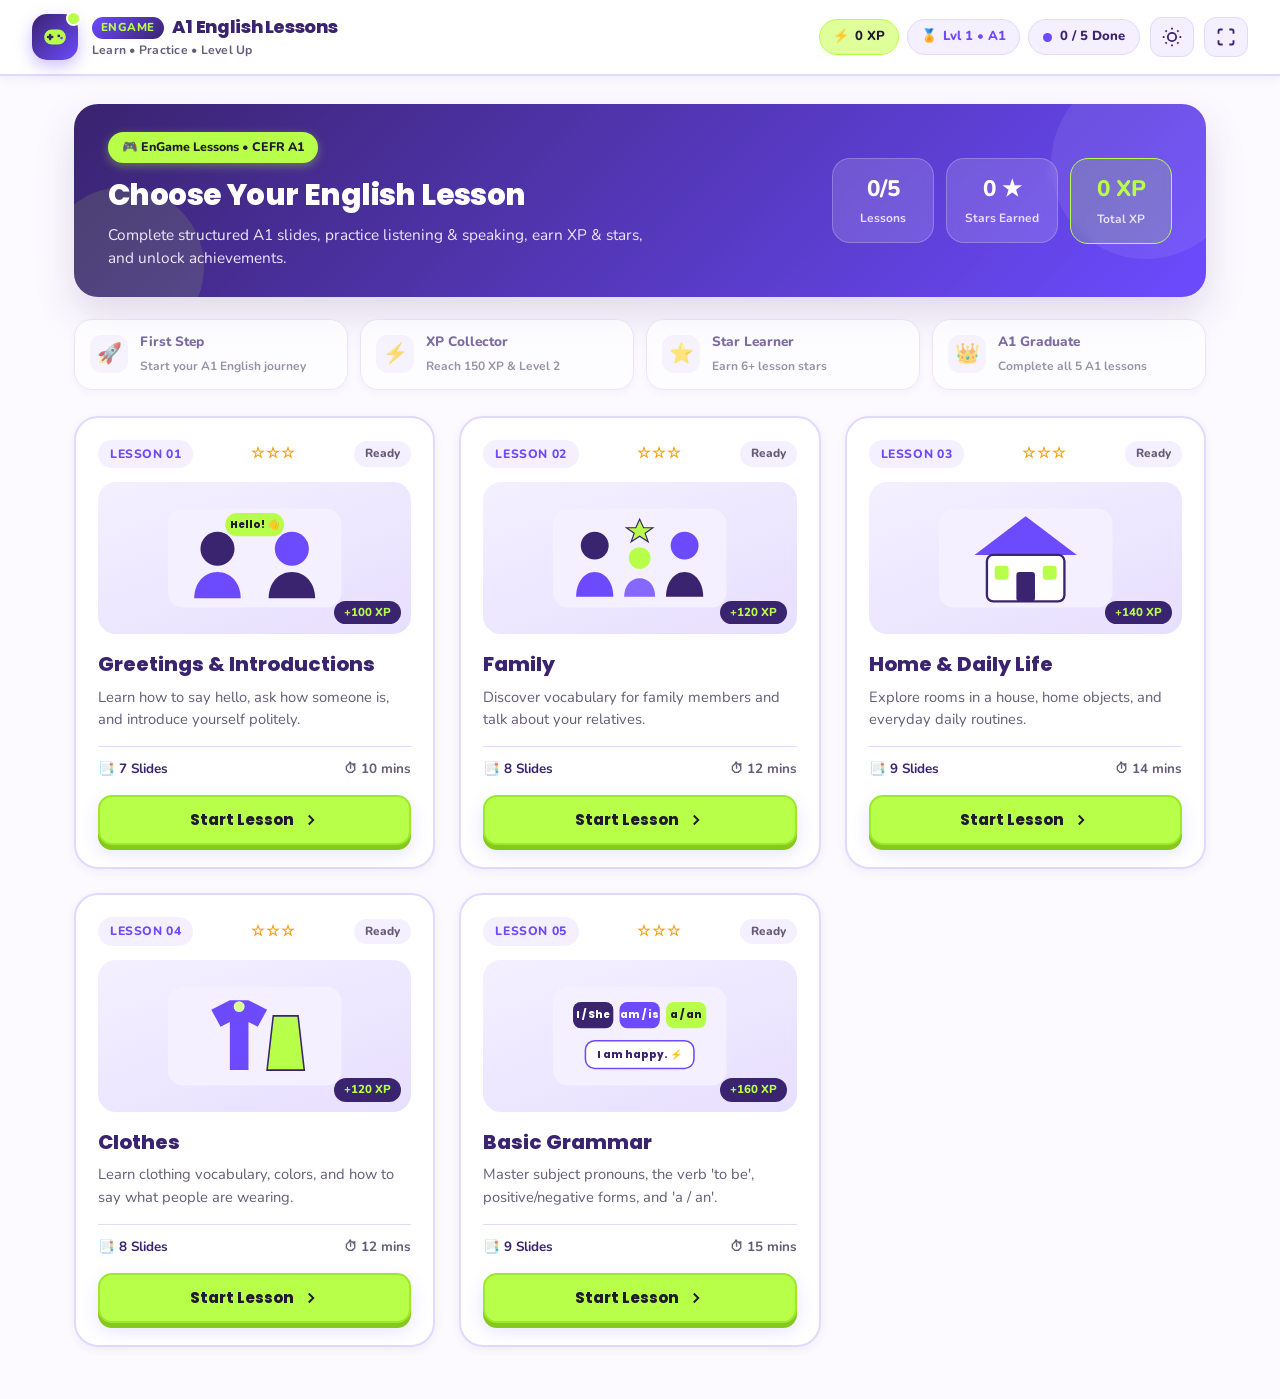
==== index.html @ 99ea323c "Initial commit" ====
<!DOCTYPE html>
<html lang="en">
<head>
  <meta charset="UTF-8" />
  <meta name="viewport" content="width=device-width, initial-scale=1.0" />
  <title>EnGame • A1 English Lessons</title>
  <link rel="preconnect" href="https://fonts.googleapis.com" />
  <link rel="preconnect" href="https://fonts.gstatic.com" crossorigin />
  <link href="https://fonts.googleapis.com/css2?family=Nunito:wght@600;700;800;900&family=Poppins:wght@500;600;700;800&display=swap" rel="stylesheet" />
  <link rel="stylesheet" href="assets/css/style.css" />
  <link rel="stylesheet" href="assets/css/lessons.css" />
</head>
<body>
  <div class="app-shell">
    <header class="top-bar">
      <div class="brand">
        <div class="brand-logo engame-logo" aria-hidden="true">
          <svg width="26" height="26" viewBox="0 0 24 24" fill="none">
            <rect x="2" y="5" width="20" height="14" rx="7" fill="#B8FF4A"/>
            <path d="M7.5 10v4M5.5 12h4" stroke="#3A236F" stroke-width="2.2" stroke-linecap="round"/>
            <circle cx="15.5" cy="11" r="1.3" fill="#3A236F"/>
            <circle cx="18" cy="13" r="1.3" fill="#6C4BFF"/>
          </svg>
        </div>
        <div>
          <div class="brand-row">
            <span class="engame-tag">EnGame</span>
            <h1 class="brand-title">A1 English Lessons</h1>
          </div>
          <p class="brand-subtitle">Learn • Practice • Level Up</p>
        </div>
      </div>

      <div class="top-actions">
        <div class="gamify-hud" aria-label="Player Progress">
          <div class="hud-pill xp-pill" title="Earned Experience Points">
            <span class="hud-icon">⚡</span>
            <span id="headerXpText">0 XP</span>
          </div>
          <div class="hud-pill level-pill" title="Current Learner Level">
            <span class="hud-icon">🏅</span>
            <span id="headerLevelText">Lvl 1 • A1</span>
          </div>
          <div class="overall-pill" id="overallProgressPill" title="Completed Lessons">
            <span class="dot"></span>
            <span id="overallProgressText">0 / 5 Done</span>
          </div>
        </div>
        <button class="icon-btn" id="themeToggle" aria-label="Toggle Dark Mode" title="Toggle Dark Mode">
          <svg class="sun-icon" width="20" height="20" viewBox="0 0 24 24" fill="none" stroke="currentColor" stroke-width="2.2">
            <circle cx="12" cy="12" r="5"></circle>
            <path d="M12 1v2M12 21v2M4.22 4.22l1.42 1.42M18.36 18.36l1.42 1.42M1 12h2M21 12h2M4.22 19.78l1.42-1.42M18.36 5.64l1.42-1.42"></path>
          </svg>
        </button>
        <button class="icon-btn" id="fullscreenBtn" aria-label="Toggle Fullscreen" title="Toggle Fullscreen">
          <svg width="20" height="20" viewBox="0 0 24 24" fill="none" stroke="currentColor" stroke-width="2.2">
            <path d="M8 3H5a2 2 0 0 0-2 2v3m18 0V5a2 2 0 0 0-2-2h-3m0 18h3a2 2 0 0 0 2-2v-3M3 16v3a2 2 0 0 0 2 2h3"></path>
          </svg>
        </button>
      </div>
    </header>

    <main class="lessons-container">
      <section class="intro-banner">
        <div class="intro-banner-text">
          <span class="badge-lime">🎮 EnGame Lessons • CEFR A1</span>
          <h2>Choose Your English Lesson</h2>
          <p>Complete structured A1 slides, practice listening &amp; speaking, earn XP &amp; stars, and unlock achievements.</p>
        </div>
        <div class="banner-stats">
          <div class="stat-chip">
            <strong id="completedCount">0/5</strong>
            <span>Lessons</span>
          </div>
          <div class="stat-chip">
            <strong id="bannerStarsCount">0 ★</strong>
            <span>Stars Earned</span>
          </div>
          <div class="stat-chip lime-chip">
            <strong id="bannerXpCount">0 XP</strong>
            <span>Total XP</span>
          </div>
        </div>
      </section>

      <!-- Subtle Achievements Strip -->
      <section class="achievements-strip" id="achievementsStrip" aria-label="Learner Achievements">
        <!-- Populated dynamically by lessons.js -->
      </section>

      <section class="lessons-grid" id="lessonsGrid" aria-label="A1 English Lessons">
        <!-- Populated dynamically by lessons.js -->
      </section>
    </main>
  </div>

  <script src="assets/js/lessons.js"></script>
  <script>
    document.addEventListener('DOMContentLoaded', () => {
      initThemeToggle();
      initFullscreenToggle();
      renderLessonsGrid();
    });
  </script>
</body>
</html>
---- assets/css/style.css ----
:root {
  --primary-purple: #6C4BFF;
  --primary-purple-hover: #5835F2;
  --deep-purple: #3A236F;
  --lavender-bg: #F4F0FF;
  --lavender-hover: #E8E0FF;
  --lime-green: #B8FF4A;
  --lime-green-hover: #A6F52E;
  --soft-green: #DFFF9A;
  --main-bg: #FCFAFF;
  --bg-surface: #FFFFFF;
  --text-main: #201A2B;
  --text-muted: #655C78;
  --border-color: #E2D9FF;
  --red-accent: #FF4D6D;
  --red-soft: #FFE4EA;
  --green-success: #16A34A;
  --green-soft: #DCFCE7;

  --shadow-sm: 0 3px 10px rgba(58, 35, 111, 0.06);
  --shadow-md: 0 10px 26px rgba(58, 35, 111, 0.10);
  --shadow-lg: 0 18px 40px rgba(58, 35, 111, 0.15);
  --radius-sm: 12px;
  --radius-md: 18px;
  --radius-lg: 24px;
  --transition: 0.22s cubic-bezier(0.25, 0.8, 0.25, 1);
}

[data-theme="dark"] {
  --primary-purple: #8468FF;
  --primary-purple-hover: #977FFF;
  --deep-purple: #F5F2FF;
  --lavender-bg: #1F1836;
  --lavender-hover: #2A2047;
  --lime-green: #B8FF4A;
  --lime-green-hover: #C8FF70;
  --soft-green: rgba(184, 255, 74, 0.18);
  --main-bg: #120D21;
  --bg-surface: #19132E;
  --text-main: #F6F3FF;
  --text-muted: #B2A8CC;
  --border-color: #312654;
  --red-accent: #FF6B86;
  --red-soft: rgba(255, 77, 109, 0.2);
  --green-success: #4ADE80;
  --green-soft: rgba(74, 222, 128, 0.18);

  --shadow-sm: 0 4px 12px rgba(0, 0, 0, 0.32);
  --shadow-md: 0 10px 28px rgba(0, 0, 0, 0.45);
  --shadow-lg: 0 18px 42px rgba(0, 0, 0, 0.55);
}

* {
  box-sizing: border-box;
  margin: 0;
  padding: 0;
}

body {
  font-family: 'Nunito', 'Poppins', -apple-system, BlinkMacSystemFont, sans-serif;
  background-color: var(--main-bg);
  color: var(--text-main);
  line-height: 1.5;
  transition: background-color var(--transition), color var(--transition);
}

h1, h2, h3, h4, .brand-title, .btn-primary, .btn-secondary {
  font-family: 'Poppins', 'Nunito', sans-serif;
}

a {
  text-decoration: none;
  color: inherit;
}

button {
  font-family: inherit;
  cursor: pointer;
  border: none;
  background: none;
  color: inherit;
}

.sr-only {
  position: absolute;
  width: 1px;
  height: 1px;
  overflow: hidden;
  clip: rect(0, 0, 0, 0);
}

/* Top Bar */
.app-shell {
  min-height: 100vh;
  display: flex;
  flex-direction: column;
}

.top-bar {
  background: var(--bg-surface);
  border-bottom: 2px solid var(--border-color);
  padding: 14px 32px;
  display: flex;
  align-items: center;
  justify-content: space-between;
  box-shadow: var(--shadow-sm);
}

.brand {
  display: flex;
  align-items: center;
  gap: 14px;
}

.brand-logo.engame-logo {
  width: 46px;
  height: 46px;
  border-radius: 15px;
  background: linear-gradient(135deg, #3A236F 0%, #6C4BFF 100%);
  display: flex;
  align-items: center;
  justify-content: center;
  position: relative;
  box-shadow: 0 6px 16px rgba(108, 75, 255, 0.35);
}

.brand-logo.engame-logo::after {
  content: '';
  position: absolute;
  top: -3px;
  right: -3px;
  width: 11px;
  height: 11px;
  border-radius: 50%;
  background: var(--lime-green);
  border: 2px solid var(--bg-surface);
}

.brand-logo.small {
  width: 38px;
  height: 38px;
  border-radius: 12px;
}

.brand-row {
  display: flex;
  align-items: center;
  gap: 8px;
}

.engame-tag {
  background: linear-gradient(135deg, #6C4BFF, #3A236F);
  color: #B8FF4A;
  font-size: 0.72rem;
  font-weight: 800;
  padding: 2px 9px;
  border-radius: 999px;
  letter-spacing: 0.04em;
  text-transform: uppercase;
}

.brand-title {
  font-size: 1.12rem;
  font-weight: 800;
  color: var(--deep-purple);
  letter-spacing: -0.02em;
}

.brand-subtitle {
  font-size: 0.76rem;
  font-weight: 700;
  color: var(--text-muted);
  letter-spacing: 0.02em;
}

.top-actions {
  display: flex;
  align-items: center;
  gap: 10px;
}

/* Gamification HUD Pills */
.gamify-hud {
  display: flex;
  align-items: center;
  gap: 8px;
}

.hud-pill {
  display: inline-flex;
  align-items: center;
  gap: 6px;
  padding: 7px 13px;
  border-radius: 999px;
  font-size: 0.82rem;
  font-weight: 800;
  border: 1.5px solid var(--border-color);
  transition: transform var(--transition);
}

.xp-pill {
  background: var(--soft-green);
  color: #201A2B;
  border-color: #B8FF4A;
}

[data-theme="dark"] .xp-pill {
  color: #B8FF4A;
}

.level-pill {
  background: var(--lavender-bg);
  color: var(--primary-purple);
}

.icon-btn {
  display: inline-flex;
  align-items: center;
  justify-content: center;
  gap: 6px;
  padding: 9px 11px;
  border-radius: var(--radius-sm);
  background: var(--lavender-bg);
  color: var(--deep-purple);
  border: 1.5px solid var(--border-color);
  transition: all var(--transition);
}

.icon-btn:hover {
  background: var(--lavender-hover);
  transform: translateY(-2px);
}

.badge-lime {
  display: inline-flex;
  align-items: center;
  gap: 6px;
  padding: 6px 14px;
  border-radius: 999px;
  font-size: 0.78rem;
  font-weight: 800;
  background: var(--lime-green);
  color: #201A2B;
  box-shadow: 0 3px 10px rgba(184, 255, 74, 0.35);
}

.badge-accent {
  display: inline-flex;
  align-items: center;
  gap: 6px;
  padding: 5px 13px;
  border-radius: 999px;
  font-size: 0.76rem;
  font-weight: 800;
  background: var(--lavender-bg);
  color: var(--primary-purple);
  border: 1px solid var(--border-color);
}

/* EnGame Lime Green Action Button */
.btn-primary {
  display: inline-flex;
  align-items: center;
  justify-content: center;
  gap: 8px;
  padding: 12px 22px;
  border-radius: 14px;
  background: var(--lime-green);
  color: #201A2B;
  font-weight: 800;
  font-size: 0.94rem;
  border: 2px solid #9EE82C;
  box-shadow: 0 5px 0 #84C91C, 0 8px 18px rgba(108, 75, 255, 0.16);
  transition: all 0.16s ease;
}

.btn-primary:hover {
  background: var(--lime-green-hover);
  transform: translateY(-2px);
  box-shadow: 0 7px 0 #84C91C, 0 12px 22px rgba(108, 75, 255, 0.22);
}

.btn-primary:active {
  transform: translateY(2px);
  box-shadow: 0 2px 0 #84C91C;
}

.btn-secondary {
  display: inline-flex;
  align-items: center;
  justify-content: center;
  gap: 8px;
  padding: 12px 20px;
  border-radius: 14px;
  background: var(--lavender-bg);
  color: var(--deep-purple);
  border: 1.5px solid var(--border-color);
  font-weight: 700;
  font-size: 0.93rem;
  transition: all var(--transition);
}

.btn-secondary:hover:not(:disabled) {
  background: var(--lavender-hover);
  transform: translateY(-1px);
}

.btn-secondary:disabled {
  opacity: 0.45;
  cursor: not-allowed;
}

@media (max-width: 720px) {
  .top-bar {
    padding: 12px 16px;
  }
  .overall-pill {
    display: none;
  }
  .brand-title {
    font-size: 0.98rem;
  }
}
---- assets/css/lessons.css ----
.lessons-container {
  max-width: 1180px;
  width: 100%;
  margin: 0 auto;
  padding: 28px 24px 52px;
}

.overall-pill {
  display: inline-flex;
  align-items: center;
  gap: 8px;
  padding: 7px 14px;
  border-radius: 999px;
  background: var(--lavender-bg);
  border: 1.5px solid var(--border-color);
  font-size: 0.82rem;
  font-weight: 800;
  color: var(--deep-purple);
}

.overall-pill .dot {
  width: 9px;
  height: 9px;
  border-radius: 50%;
  background: var(--primary-purple);
}

.intro-banner {
  background: linear-gradient(135deg, #3A236F 0%, #6C4BFF 100%);
  color: #FFFFFF;
  border-radius: var(--radius-lg);
  padding: 28px 34px;
  margin-bottom: 22px;
  display: flex;
  align-items: center;
  justify-content: space-between;
  gap: 24px;
  box-shadow: var(--shadow-lg);
  position: relative;
  overflow: hidden;
}

.intro-banner::before {
  content: '';
  position: absolute;
  left: -30px;
  bottom: -50px;
  width: 160px;
  height: 160px;
  border-radius: 50%;
  background: rgba(184, 255, 74, 0.12);
}

.intro-banner::after {
  content: '';
  position: absolute;
  right: -35px;
  top: -35px;
  width: 190px;
  height: 190px;
  border-radius: 50%;
  background: rgba(255, 255, 255, 0.08);
}

.intro-banner-text {
  z-index: 1;
}

.intro-banner-text h2 {
  font-size: 1.85rem;
  font-weight: 800;
  margin: 10px 0 6px;
  letter-spacing: -0.02em;
}

.intro-banner-text p {
  color: #EDE8FF;
  font-size: 0.96rem;
  max-width: 560px;
}

.banner-stats {
  display: flex;
  gap: 12px;
  z-index: 1;
  flex-wrap: wrap;
}

.stat-chip {
  background: rgba(255, 255, 255, 0.14);
  border: 1.5px solid rgba(255, 255, 255, 0.22);
  border-radius: var(--radius-md);
  padding: 13px 18px;
  text-align: center;
  min-width: 102px;
  backdrop-filter: blur(6px);
}

.stat-chip.lime-chip {
  background: rgba(184, 255, 74, 0.18);
  border-color: #B8FF4A;
}

.stat-chip strong {
  display: block;
  font-size: 1.4rem;
  font-weight: 800;
  color: #FFFFFF;
}

.stat-chip.lime-chip strong {
  color: #B8FF4A;
}

.stat-chip span {
  font-size: 0.75rem;
  color: #E8E0FF;
  font-weight: 700;
}

/* Achievements Strip */
.achievements-strip {
  display: grid;
  grid-template-columns: repeat(auto-fit, minmax(220px, 1fr));
  gap: 12px;
  margin-bottom: 26px;
}

.achievement-badge {
  background: var(--bg-surface);
  border: 1.5px solid var(--border-color);
  border-radius: var(--radius-md);
  padding: 12px 15px;
  display: flex;
  align-items: center;
  gap: 12px;
  box-shadow: var(--shadow-sm);
  opacity: 0.65;
  transition: all var(--transition);
}

.achievement-badge.unlocked {
  opacity: 1;
  border-color: #B8FF4A;
  background: linear-gradient(135deg, var(--bg-surface) 0%, var(--soft-green) 100%);
}

.ach-icon {
  width: 38px;
  height: 38px;
  border-radius: 12px;
  background: var(--lavender-bg);
  display: flex;
  align-items: center;
  justify-content: center;
  font-size: 1.25rem;
  flex-shrink: 0;
}

.achievement-badge.unlocked .ach-icon {
  background: #3A236F;
}

.ach-info strong {
  display: block;
  font-size: 0.85rem;
  font-weight: 800;
  color: var(--deep-purple);
}

[data-theme="dark"] .achievement-badge.unlocked .ach-info strong {
  color: #FFFFFF;
}

.ach-info span {
  font-size: 0.75rem;
  color: var(--text-muted);
  font-weight: 700;
}

/* Lessons Grid */
.lessons-grid {
  display: grid;
  grid-template-columns: repeat(auto-fill, minmax(325px, 1fr));
  gap: 24px;
}

.lesson-card {
  background: var(--bg-surface);
  border: 2px solid var(--border-color);
  border-radius: var(--radius-lg);
  padding: 22px;
  display: flex;
  flex-direction: column;
  justify-content: space-between;
  box-shadow: var(--shadow-sm);
  transition: transform var(--transition), box-shadow var(--transition), border-color var(--transition);
}

.lesson-card:hover {
  transform: translateY(-5px);
  box-shadow: var(--shadow-lg);
  border-color: var(--primary-purple);
}

.lesson-card-top {
  display: flex;
  align-items: center;
  justify-content: space-between;
  margin-bottom: 14px;
}

.lesson-num-badge {
  font-size: 0.76rem;
  font-weight: 800;
  letter-spacing: 0.05em;
  text-transform: uppercase;
  padding: 5px 12px;
  border-radius: 999px;
  background: var(--lavender-bg);
  color: var(--primary-purple);
}

.lesson-stars {
  font-size: 0.95rem;
  letter-spacing: 2px;
  color: #F59E0B;
  font-weight: 800;
}

.lesson-status-tag {
  font-size: 0.74rem;
  font-weight: 800;
  padding: 4px 11px;
  border-radius: 999px;
}

.status-completed {
  background: var(--soft-green);
  color: #201A2B;
}

[data-theme="dark"] .status-completed {
  color: #B8FF4A;
}

.status-inprogress {
  background: #EDE8FF;
  color: #6C4BFF;
}

.status-new {
  background: var(--lavender-bg);
  color: var(--text-muted);
}

.lesson-illustration-box {
  height: 152px;
  border-radius: var(--radius-md);
  background: linear-gradient(160deg, var(--lavender-bg) 0%, #E7DFFF 100%);
  display: flex;
  align-items: center;
  justify-content: center;
  margin-bottom: 16px;
  padding: 14px;
  overflow: hidden;
  position: relative;
}

[data-theme="dark"] .lesson-illustration-box {
  background: linear-gradient(160deg, #251C42 0%, #312457 100%);
}

.lesson-illustration-box svg {
  width: 100%;
  height: 100%;
  max-height: 124px;
}

.xp-reward-pill {
  position: absolute;
  bottom: 10px;
  right: 10px;
  background: #3A236F;
  color: #B8FF4A;
  font-size: 0.72rem;
  font-weight: 800;
  padding: 3px 10px;
  border-radius: 999px;
}

.lesson-card h3 {
  font-size: 1.24rem;
  font-weight: 800;
  color: var(--deep-purple);
  margin-bottom: 6px;
}

.lesson-card p {
  font-size: 0.92rem;
  color: var(--text-muted);
  margin-bottom: 16px;
  flex-grow: 1;
}

.lesson-card-meta {
  display: flex;
  align-items: center;
  justify-content: space-between;
  padding-top: 12px;
  border-top: 1.5px solid var(--border-color);
  margin-bottom: 16px;
  font-size: 0.84rem;
  font-weight: 700;
  color: var(--text-muted);
}

.lesson-card-meta span.slides-pill {
  display: inline-flex;
  align-items: center;
  gap: 6px;
  color: var(--deep-purple);
}

.lesson-card .btn-primary {
  width: 100%;
}

/* Lesson Introduction Page (lesson.html) */
.back-link {
  display: inline-flex;
  align-items: center;
  gap: 7px;
  font-weight: 800;
  font-size: 0.88rem;
  color: var(--deep-purple);
  padding: 8px 13px;
  border-radius: var(--radius-sm);
  background: var(--lavender-bg);
  border: 1.5px solid var(--border-color);
  transition: background var(--transition);
}

.back-link:hover {
  background: var(--lavender-hover);
}

.divider-v {
  width: 1.5px;
  height: 28px;
  background: var(--border-color);
}

.lesson-intro-wrapper {
  max-width: 980px;
  width: 100%;
  margin: 0 auto;
  padding: 36px 24px;
  flex: 1;
  display: flex;
  align-items: center;
}

.lesson-intro-card {
  width: 100%;
  background: var(--bg-surface);
  border: 2px solid var(--border-color);
  border-radius: var(--radius-lg);
  box-shadow: var(--shadow-lg);
  display: grid;
  grid-template-columns: 1.15fr 0.85fr;
  overflow: hidden;
}

.lesson-intro-content {
  padding: 36px;
  display: flex;
  flex-direction: column;
  justify-content: space-between;
}

.lesson-intro-content h2 {
  font-size: 2rem;
  font-weight: 800;
  color: var(--deep-purple);
  margin: 12px 0;
  line-height: 1.2;
}

.lesson-intro-desc {
  font-size: 1rem;
  color: var(--text-muted);
  margin-bottom: 22px;
}

.objectives-box {
  background: var(--lavender-bg);
  border-radius: var(--radius-md);
  padding: 18px 22px;
  margin-bottom: 26px;
  border: 1.5px solid var(--border-color);
}

.objectives-box h3 {
  font-size: 0.88rem;
  text-transform: uppercase;
  letter-spacing: 0.06em;
  color: var(--primary-purple);
  margin-bottom: 12px;
}

.objectives-list {
  list-style: none;
  display: flex;
  flex-direction: column;
  gap: 10px;
}

.objectives-list li {
  display: flex;
  align-items: flex-start;
  gap: 10px;
  font-size: 0.95rem;
  font-weight: 700;
  color: var(--text-main);
}

.objectives-list li .check-dot {
  width: 22px;
  height: 22px;
  border-radius: 50%;
  background: var(--primary-purple);
  color: #B8FF4A;
  font-size: 0.75rem;
  font-weight: 900;
  display: inline-flex;
  align-items: center;
  justify-content: center;
  flex-shrink: 0;
  margin-top: 1px;
}

.intro-actions {
  display: flex;
  align-items: center;
  gap: 14px;
  flex-wrap: wrap;
}

.lesson-intro-visual {
  background: linear-gradient(155deg, #3A236F 0%, #6C4BFF 100%);
  padding: 34px;
  display: flex;
  flex-direction: column;
  align-items: center;
  justify-content: center;
  text-align: center;
  color: #FFFFFF;
}

.lesson-intro-visual svg {
  width: 100%;
  max-width: 270px;
  height: auto;
  margin-bottom: 20px;
  filter: drop-shadow(0 12px 20px rgba(0, 0, 0, 0.2));
}

.visual-meta-pills {
  display: flex;
  gap: 8px;
  flex-wrap: wrap;
  justify-content: center;
}

.visual-pill {
  background: rgba(255, 255, 255, 0.16);
  color: #FFFFFF;
  border: 1px solid rgba(255, 255, 255, 0.25);
  padding: 6px 13px;
  border-radius: 999px;
  font-size: 0.8rem;
  font-weight: 700;
}

.visual-pill.lime {
  background: #B8FF4A;
  color: #201A2B;
  border-color: #B8FF4A;
  font-weight: 800;
}

@media (max-width: 820px) {
  .intro-banner {
    flex-direction: column;
    align-items: flex-start;
  }
  .lesson-intro-card {
    grid-template-columns: 1fr;
  }
  .lesson-intro-visual {
    order: -1;
    padding: 26px;
  }
}
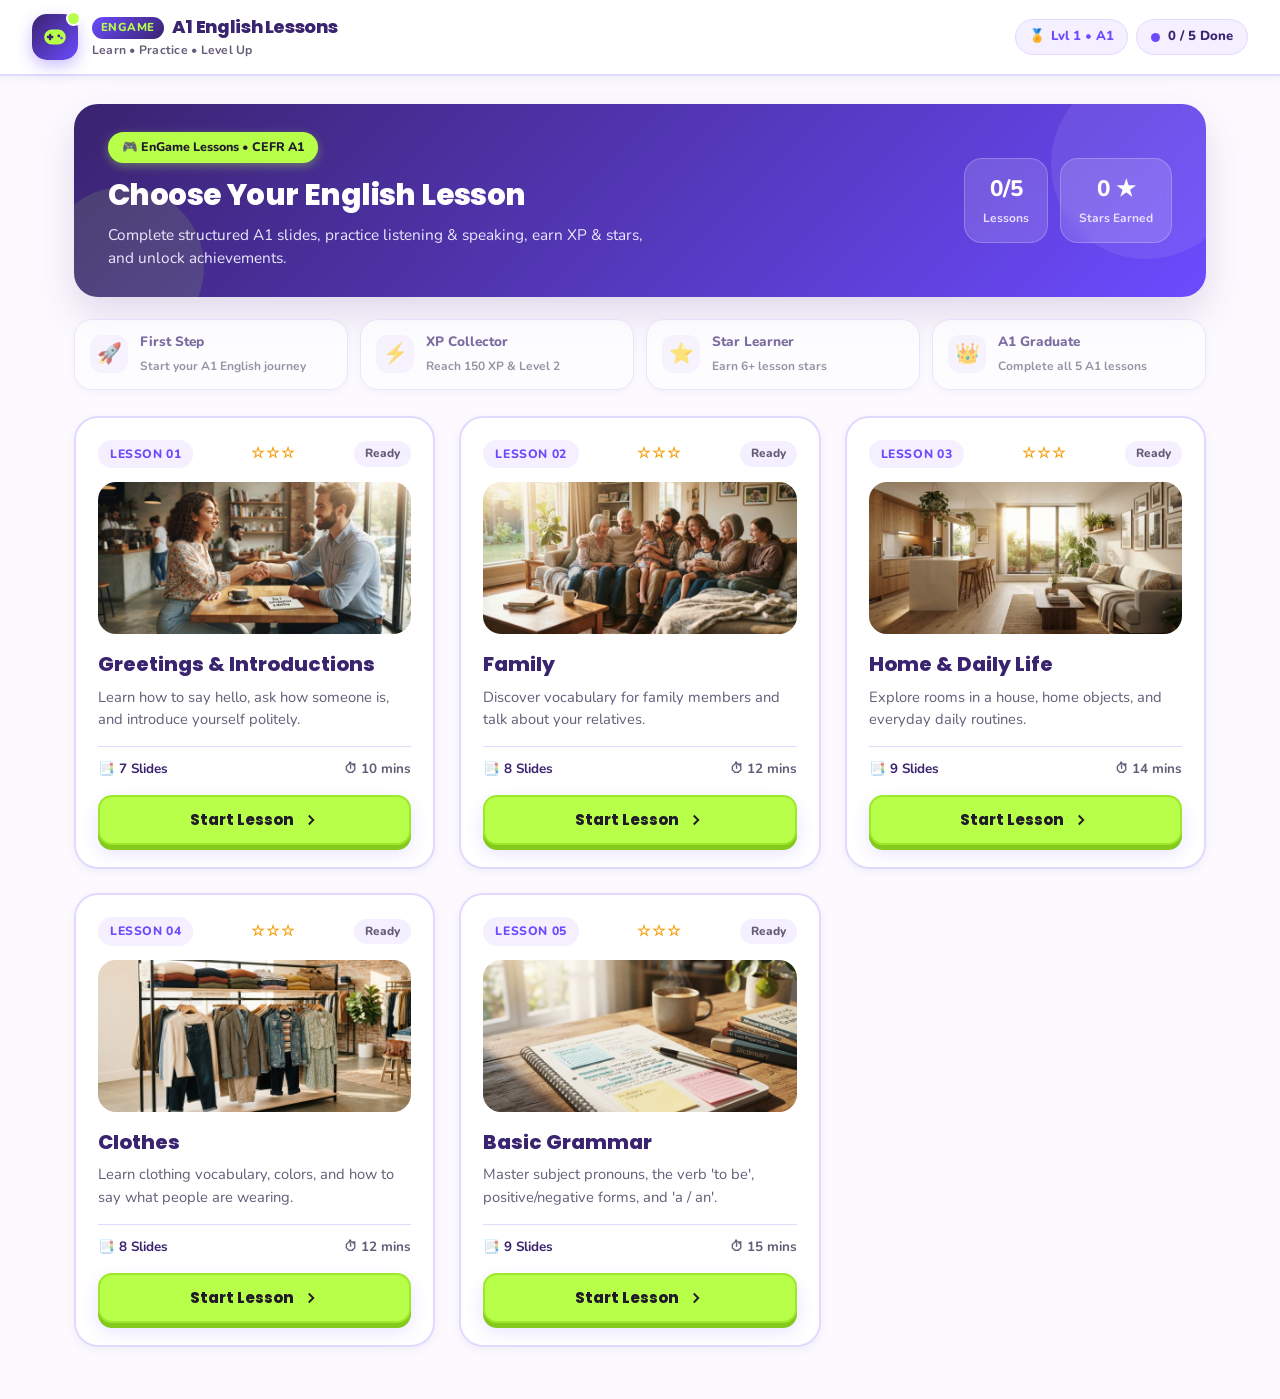
==== commit ebf750d7: "add10" ====
--- a/index.html
+++ b/index.html
@@ -46,17 +46,8 @@
             <span id="overallProgressText">0 / 5 Done</span>
           </div>
         </div>
-        <button class="icon-btn" id="themeToggle" aria-label="Toggle Dark Mode" title="Toggle Dark Mode">
-          <svg class="sun-icon" width="20" height="20" viewBox="0 0 24 24" fill="none" stroke="currentColor" stroke-width="2.2">
-            <circle cx="12" cy="12" r="5"></circle>
-            <path d="M12 1v2M12 21v2M4.22 4.22l1.42 1.42M18.36 18.36l1.42 1.42M1 12h2M21 12h2M4.22 19.78l1.42-1.42M18.36 5.64l1.42-1.42"></path>
-          </svg>
-        </button>
-        <button class="icon-btn" id="fullscreenBtn" aria-label="Toggle Fullscreen" title="Toggle Fullscreen">
-          <svg width="20" height="20" viewBox="0 0 24 24" fill="none" stroke="currentColor" stroke-width="2.2">
-            <path d="M8 3H5a2 2 0 0 0-2 2v3m18 0V5a2 2 0 0 0-2-2h-3m0 18h3a2 2 0 0 0 2-2v-3M3 16v3a2 2 0 0 0 2 2h3"></path>
-          </svg>
-        </button>
+     
+      
       </div>
     </header>
 
--- a/assets/css/style.css
+++ b/assets/css/style.css
@@ -56,6 +56,18 @@
   padding: 0;
 }
 
+html,
+body {
+  min-width: 0;
+  width: 100%;
+}
+
+img,
+svg,
+video {
+  max-width: 100%;
+}
+
 body {
   font-family: 'Nunito', 'Poppins', -apple-system, BlinkMacSystemFont, sans-serif;
   background-color: var(--main-bg);
@@ -103,6 +115,7 @@
   display: flex;
   align-items: center;
   justify-content: space-between;
+  gap: 16px;
   box-shadow: var(--shadow-sm);
 }
 
@@ -110,6 +123,7 @@
   display: flex;
   align-items: center;
   gap: 14px;
+  min-width: 0;
 }
 
 .brand-logo.engame-logo {
@@ -164,6 +178,7 @@
   font-weight: 800;
   color: var(--deep-purple);
   letter-spacing: -0.02em;
+  overflow-wrap: anywhere;
 }
 
 .brand-subtitle {
@@ -177,6 +192,7 @@
   display: flex;
   align-items: center;
   gap: 10px;
+  min-width: 0;
 }
 
 /* Gamification HUD Pills */
@@ -313,11 +329,74 @@
 @media (max-width: 720px) {
   .top-bar {
     padding: 12px 16px;
-  }
-  .overall-pill {
+    flex-wrap: wrap;
+    gap: 10px 14px;
+  }
+  .brand {
+    flex: 1 1 100%;
+  }
+  .top-actions .overall-pill {
     display: none;
   }
   .brand-title {
     font-size: 0.98rem;
   }
-}
+  .top-actions {
+    width: 100%;
+    justify-content: space-between;
+    gap: 8px;
+  }
+  .gamify-hud {
+    min-width: 0;
+    gap: 6px;
+  }
+  .hud-pill {
+    gap: 4px;
+    padding: 5px 8px;
+    font-size: 0.74rem;
+  }
+  .top-actions .icon-btn {
+    padding: 7px 8px;
+  }
+}
+
+@media (max-width: 380px) {
+  .top-bar {
+    padding: 10px 12px;
+  }
+  .brand {
+    gap: 10px;
+  }
+  .brand-row {
+    flex-wrap: wrap;
+    gap: 4px 6px;
+  }
+  .brand-logo.engame-logo {
+    width: 42px;
+    height: 42px;
+    flex: 0 0 42px;
+  }
+  .brand-title {
+    font-size: 0.9rem;
+  }
+  .brand-subtitle {
+    font-size: 0.68rem;
+  }
+  .hud-pill {
+    padding: 5px 6px;
+    font-size: 0.7rem;
+  }
+  .top-actions .icon-btn {
+    padding: 6px;
+  }
+}
+/* Hide all XP pills and XP counters across the whole project */
+.xp-pill,
+.lime-chip,
+.xp-reward-pill,
+.visual-pill.lime {
+  display: none !important;
+}
+#themeToggle {
+  display: none !important;
+}
--- a/assets/css/lessons.css
+++ b/assets/css/lessons.css
@@ -503,3 +503,218 @@
     padding: 26px;
   }
 }
+
+.lessons-container,
+.lesson-intro-wrapper,
+.lesson-intro-content {
+  min-width: 0;
+}
+
+.achievements-strip {
+  grid-template-columns: repeat(auto-fit, minmax(min(100%, 220px), 1fr));
+}
+
+.lessons-grid {
+  grid-template-columns: repeat(auto-fit, minmax(min(100%, 325px), 1fr));
+}
+
+.lesson-card {
+  min-width: 0;
+}
+
+.lesson-card-top {
+  flex-wrap: wrap;
+  gap: 8px;
+}
+
+.lesson-card-meta {
+  flex-wrap: wrap;
+  gap: 8px;
+}
+
+.intro-banner > *,
+.intro-banner-text {
+  min-width: 0;
+  max-width: 100%;
+}
+
+.stat-chip {
+  min-width: 0;
+}
+
+@media (max-width: 820px) {
+  .lessons-container {
+    padding: 24px 20px 40px;
+  }
+
+  .lesson-intro-wrapper {
+    padding: 28px 20px;
+  }
+
+  .lesson-intro-content {
+    padding: 28px;
+  }
+}
+
+@media (max-width: 520px) {
+  .lessons-container {
+    padding: 18px 14px 32px;
+  }
+
+  .intro-banner {
+    padding: 22px 18px;
+    gap: 18px;
+    margin-bottom: 18px;
+  }
+
+  .intro-banner-text h2 {
+    font-size: clamp(1.35rem, 6vw, 1.75rem);
+  }
+
+  .banner-stats {
+    display: grid;
+    grid-template-columns: repeat(2, minmax(0, 1fr));
+    width: 100%;
+    gap: 8px;
+  }
+
+  .stat-chip:last-child {
+    grid-column: 1 / -1;
+  }
+
+  .stat-chip {
+    padding: 10px 6px;
+    overflow-wrap: anywhere;
+  }
+
+  .stat-chip strong {
+    font-size: 1.15rem;
+  }
+
+  .achievements-strip {
+    grid-template-columns: minmax(0, 1fr);
+    gap: 9px;
+    margin-bottom: 20px;
+  }
+
+  .achievement-badge {
+    min-width: 0;
+    padding: 10px 12px;
+  }
+
+  .lessons-grid {
+    gap: 16px;
+  }
+
+  .lesson-card {
+    padding: 18px;
+  }
+
+  .lesson-intro-wrapper {
+    padding: 16px 12px;
+    align-items: flex-start;
+  }
+
+  .lesson-intro-card {
+    border-radius: 18px;
+  }
+
+  .lesson-intro-content {
+    padding: 22px 18px;
+  }
+
+  .lesson-intro-content h2 {
+    font-size: clamp(1.5rem, 7vw, 1.9rem);
+    overflow-wrap: anywhere;
+  }
+
+  .objectives-box {
+    padding: 15px;
+    margin-bottom: 20px;
+  }
+
+  .intro-actions {
+    align-items: stretch;
+    flex-direction: column;
+    gap: 10px;
+  }
+
+  .intro-actions > a {
+    width: 100%;
+  }
+
+  .lesson-intro-visual {
+    padding: 22px 16px;
+  }
+}
+
+@media (max-width: 380px) {
+  .lessons-container {
+    padding-right: 12px;
+    padding-left: 12px;
+  }
+
+  .intro-banner {
+    padding: 18px 14px;
+  }
+
+  .lesson-card {
+    padding: 16px;
+  }
+
+  .lesson-card-top {
+    gap: 6px;
+  }
+
+  .lesson-status-tag {
+    overflow-wrap: anywhere;
+  }
+}
+.lesson-illustration-box {
+  position: relative;
+  overflow: hidden;
+  padding: 0;
+}
+
+.lesson-illustration-box .lesson-cover-photo {
+  width: 100%;
+  height: 100%;
+  object-fit: cover;
+  object-position: center;
+  display: block;
+}
+
+.lesson-illustration-box .xp-reward-pill {
+  position: absolute;
+  z-index: 2;
+}
+.lesson-intro-visual {
+  position: relative;
+  padding: 0 !important;
+  overflow: hidden;
+  display: flex;
+  flex-direction: column;
+  justify-content: flex-end;
+  min-height: 360px;
+}
+
+.lesson-intro-visual .lesson-cover-photo {
+  position: absolute;
+  inset: 0;
+  width: 100%;
+  height: 100%;
+  max-width: none;
+  border-radius: 0;
+  object-fit: cover;
+  object-position: center;
+  z-index: 1;
+}
+
+.lesson-intro-visual .visual-meta-pills {
+  position: relative;
+  z-index: 2;
+  padding: 20px;
+  width: 100%;
+  background: linear-gradient(to top, rgba(20, 12, 46, 0.85), transparent);
+  justify-content: center;
+}
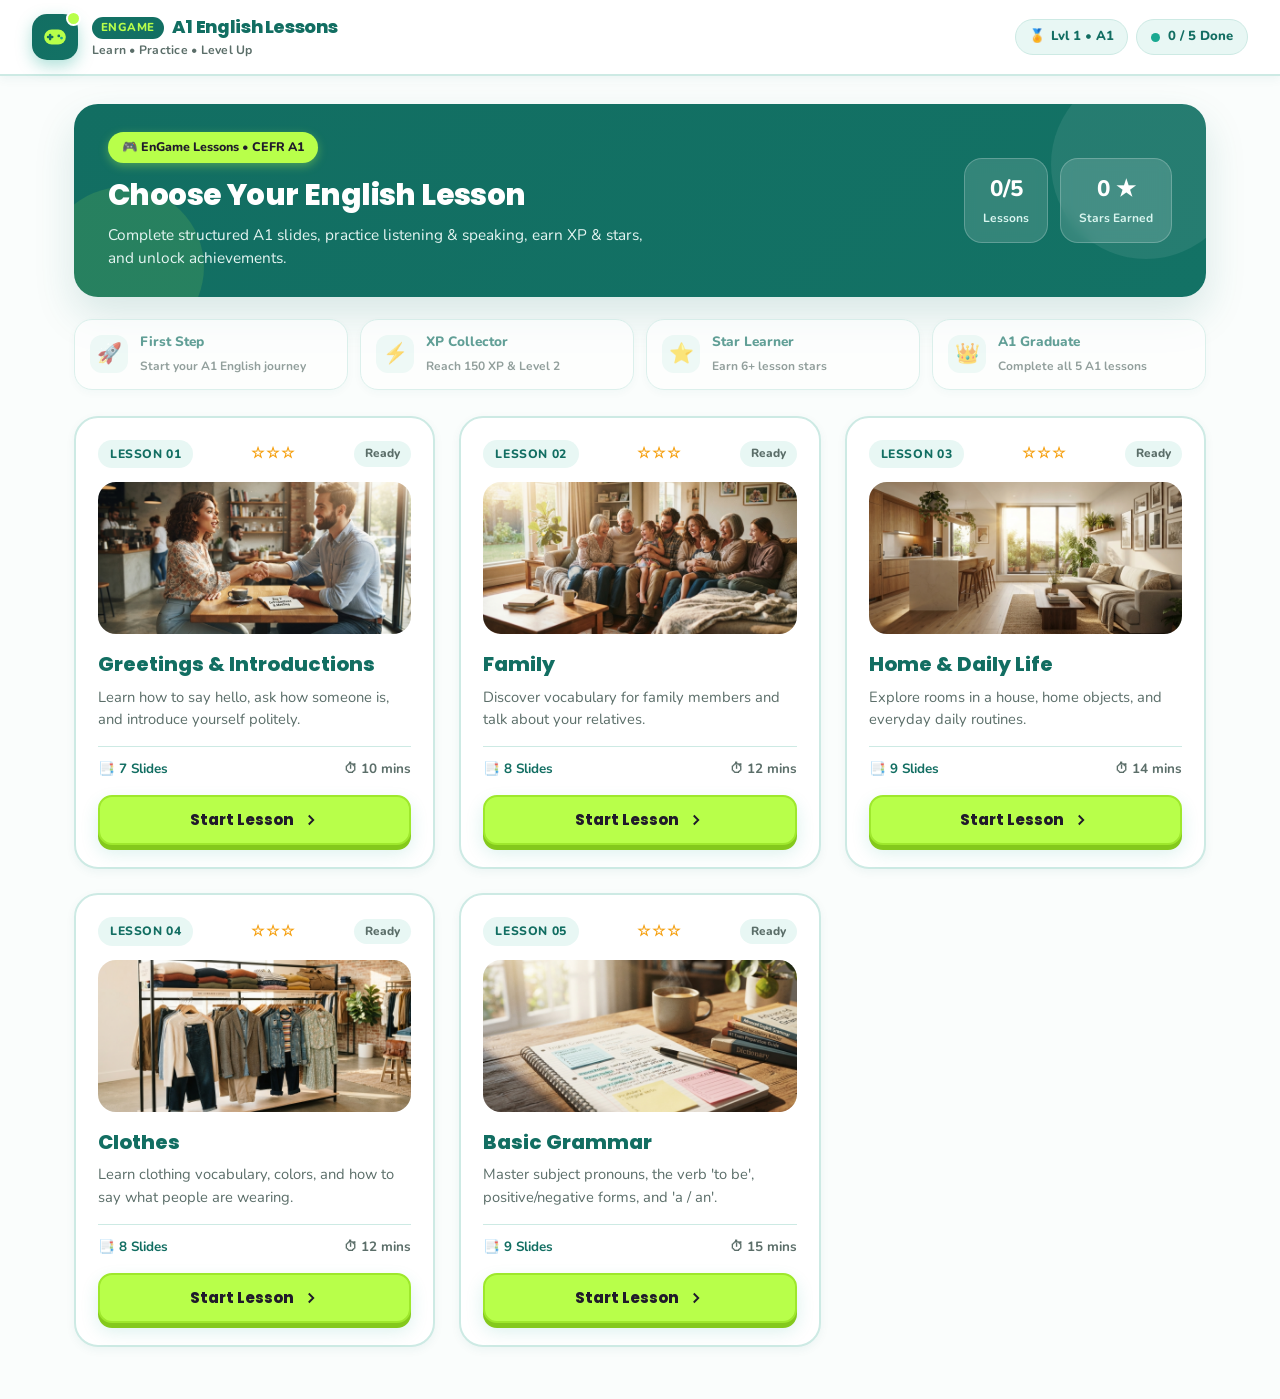
==== commit ee78fa11: "add11" ====
--- a/index.html
+++ b/index.html
@@ -17,9 +17,9 @@
         <div class="brand-logo engame-logo" aria-hidden="true">
           <svg width="26" height="26" viewBox="0 0 24 24" fill="none">
             <rect x="2" y="5" width="20" height="14" rx="7" fill="#B8FF4A"/>
-            <path d="M7.5 10v4M5.5 12h4" stroke="#3A236F" stroke-width="2.2" stroke-linecap="round"/>
-            <circle cx="15.5" cy="11" r="1.3" fill="#3A236F"/>
-            <circle cx="18" cy="13" r="1.3" fill="#6C4BFF"/>
+            <path d="M7.5 10v4M5.5 12h4" stroke="#126E62" stroke-width="2.2" stroke-linecap="round"/>
+            <circle cx="15.5" cy="11" r="1.3" fill="#126E62"/>
+            <circle cx="18" cy="13" r="1.3" fill="#19A991"/>
           </svg>
         </div>
         <div>
--- a/assets/css/style.css
+++ b/assets/css/style.css
@@ -1,25 +1,25 @@
 :root {
-  --primary-purple: #6C4BFF;
-  --primary-purple-hover: #5835F2;
-  --deep-purple: #3A236F;
-  --lavender-bg: #F4F0FF;
-  --lavender-hover: #E8E0FF;
+  --primary-purple: #19A991;
+  --primary-purple-hover: #128C78;
+  --deep-purple: #126E62;
+  --lavender-bg: #E8F7F4;
+  --lavender-hover: #D6F1EC;
   --lime-green: #B8FF4A;
   --lime-green-hover: #A6F52E;
   --soft-green: #DFFF9A;
-  --main-bg: #FCFAFF;
+  --main-bg: #FAFDFC;
   --bg-surface: #FFFFFF;
   --text-main: #201A2B;
-  --text-muted: #655C78;
-  --border-color: #E2D9FF;
+  --text-muted: #5B6E69;
+  --border-color: #CDEAE4;
   --red-accent: #FF4D6D;
   --red-soft: #FFE4EA;
   --green-success: #16A34A;
   --green-soft: #DCFCE7;
 
-  --shadow-sm: 0 3px 10px rgba(58, 35, 111, 0.06);
-  --shadow-md: 0 10px 26px rgba(58, 35, 111, 0.10);
-  --shadow-lg: 0 18px 40px rgba(58, 35, 111, 0.15);
+  --shadow-sm: 0 3px 10px rgba(18, 110, 98, 0.06);
+  --shadow-md: 0 10px 26px rgba(18, 110, 98, 0.10);
+  --shadow-lg: 0 18px 40px rgba(18, 110, 98, 0.15);
   --radius-sm: 12px;
   --radius-md: 18px;
   --radius-lg: 24px;
@@ -27,19 +27,19 @@
 }
 
 [data-theme="dark"] {
-  --primary-purple: #8468FF;
-  --primary-purple-hover: #977FFF;
-  --deep-purple: #F5F2FF;
-  --lavender-bg: #1F1836;
-  --lavender-hover: #2A2047;
+  --primary-purple: #49BFAE;
+  --primary-purple-hover: #68D0C0;
+  --deep-purple: #E8F6F3;
+  --lavender-bg: #18342F;
+  --lavender-hover: #244841;
   --lime-green: #B8FF4A;
   --lime-green-hover: #C8FF70;
   --soft-green: rgba(184, 255, 74, 0.18);
-  --main-bg: #120D21;
-  --bg-surface: #19132E;
-  --text-main: #F6F3FF;
-  --text-muted: #B2A8CC;
-  --border-color: #312654;
+  --main-bg: #0D1917;
+  --bg-surface: #14221F;
+  --text-main: #F4FAF8;
+  --text-muted: #A6C8C0;
+  --border-color: #31534C;
   --red-accent: #FF6B86;
   --red-soft: rgba(255, 77, 109, 0.2);
   --green-success: #4ADE80;
@@ -130,12 +130,12 @@
   width: 46px;
   height: 46px;
   border-radius: 15px;
-  background: linear-gradient(135deg, #3A236F 0%, #6C4BFF 100%);
+  background: linear-gradient(135deg, #126E62 0%, #137265 100%);
   display: flex;
   align-items: center;
   justify-content: center;
   position: relative;
-  box-shadow: 0 6px 16px rgba(108, 75, 255, 0.35);
+  box-shadow: 0 6px 16px rgba(25, 169, 145, 0.35);
 }
 
 .brand-logo.engame-logo::after {
@@ -163,7 +163,7 @@
 }
 
 .engame-tag {
-  background: linear-gradient(135deg, #6C4BFF, #3A236F);
+  background: linear-gradient(135deg, #137265, #126E62);
   color: #B8FF4A;
   font-size: 0.72rem;
   font-weight: 800;
@@ -226,7 +226,7 @@
 
 .level-pill {
   background: var(--lavender-bg);
-  color: var(--primary-purple);
+  color: var(--deep-purple);
 }
 
 .icon-btn {
@@ -269,7 +269,7 @@
   font-size: 0.76rem;
   font-weight: 800;
   background: var(--lavender-bg);
-  color: var(--primary-purple);
+  color: var(--deep-purple);
   border: 1px solid var(--border-color);
 }
 
@@ -286,14 +286,14 @@
   font-weight: 800;
   font-size: 0.94rem;
   border: 2px solid #9EE82C;
-  box-shadow: 0 5px 0 #84C91C, 0 8px 18px rgba(108, 75, 255, 0.16);
+  box-shadow: 0 5px 0 #84C91C, 0 8px 18px rgba(25, 169, 145, 0.16);
   transition: all 0.16s ease;
 }
 
 .btn-primary:hover {
   background: var(--lime-green-hover);
   transform: translateY(-2px);
-  box-shadow: 0 7px 0 #84C91C, 0 12px 22px rgba(108, 75, 255, 0.22);
+  box-shadow: 0 7px 0 #84C91C, 0 12px 22px rgba(25, 169, 145, 0.22);
 }
 
 .btn-primary:active {
--- a/assets/css/lessons.css
+++ b/assets/css/lessons.css
@@ -26,7 +26,7 @@
 }
 
 .intro-banner {
-  background: linear-gradient(135deg, #3A236F 0%, #6C4BFF 100%);
+  background: linear-gradient(135deg, #126E62 0%, #137265 100%);
   color: #FFFFFF;
   border-radius: var(--radius-lg);
   padding: 28px 34px;
@@ -74,7 +74,7 @@
 }
 
 .intro-banner-text p {
-  color: #EDE8FF;
+  color: #E5F5F2;
   font-size: 0.96rem;
   max-width: 560px;
 }
@@ -114,7 +114,7 @@
 
 .stat-chip span {
   font-size: 0.75rem;
-  color: #E8E0FF;
+  color: #D9F5EF;
   font-weight: 700;
 }
 
@@ -158,7 +158,7 @@
 }
 
 .achievement-badge.unlocked .ach-icon {
-  background: #3A236F;
+  background: var(--deep-purple);
 }
 
 .ach-info strong {
@@ -218,7 +218,7 @@
   padding: 5px 12px;
   border-radius: 999px;
   background: var(--lavender-bg);
-  color: var(--primary-purple);
+  color: var(--deep-purple);
 }
 
 .lesson-stars {
@@ -245,8 +245,8 @@
 }
 
 .status-inprogress {
-  background: #EDE8FF;
-  color: #6C4BFF;
+  background: var(--lavender-bg);
+  color: var(--deep-purple);
 }
 
 .status-new {
@@ -257,7 +257,7 @@
 .lesson-illustration-box {
   height: 152px;
   border-radius: var(--radius-md);
-  background: linear-gradient(160deg, var(--lavender-bg) 0%, #E7DFFF 100%);
+  background: linear-gradient(160deg, var(--lavender-bg) 0%, #D2EEE8 100%);
   display: flex;
   align-items: center;
   justify-content: center;
@@ -268,7 +268,7 @@
 }
 
 [data-theme="dark"] .lesson-illustration-box {
-  background: linear-gradient(160deg, #251C42 0%, #312457 100%);
+  background: linear-gradient(160deg, #142923 0%, #1D3933 100%);
 }
 
 .lesson-illustration-box svg {
@@ -281,7 +281,7 @@
   position: absolute;
   bottom: 10px;
   right: 10px;
-  background: #3A236F;
+  background: var(--deep-purple);
   color: #B8FF4A;
   font-size: 0.72rem;
   font-weight: 800;
@@ -405,7 +405,7 @@
   font-size: 0.88rem;
   text-transform: uppercase;
   letter-spacing: 0.06em;
-  color: var(--primary-purple);
+  color: var(--deep-purple);
   margin-bottom: 12px;
 }
 
@@ -430,7 +430,7 @@
   height: 22px;
   border-radius: 50%;
   background: var(--primary-purple);
-  color: #B8FF4A;
+  color: #201A2B;
   font-size: 0.75rem;
   font-weight: 900;
   display: inline-flex;
@@ -448,7 +448,7 @@
 }
 
 .lesson-intro-visual {
-  background: linear-gradient(155deg, #3A236F 0%, #6C4BFF 100%);
+  background: linear-gradient(155deg, #126E62 0%, #137265 100%);
   padding: 34px;
   display: flex;
   flex-direction: column;
